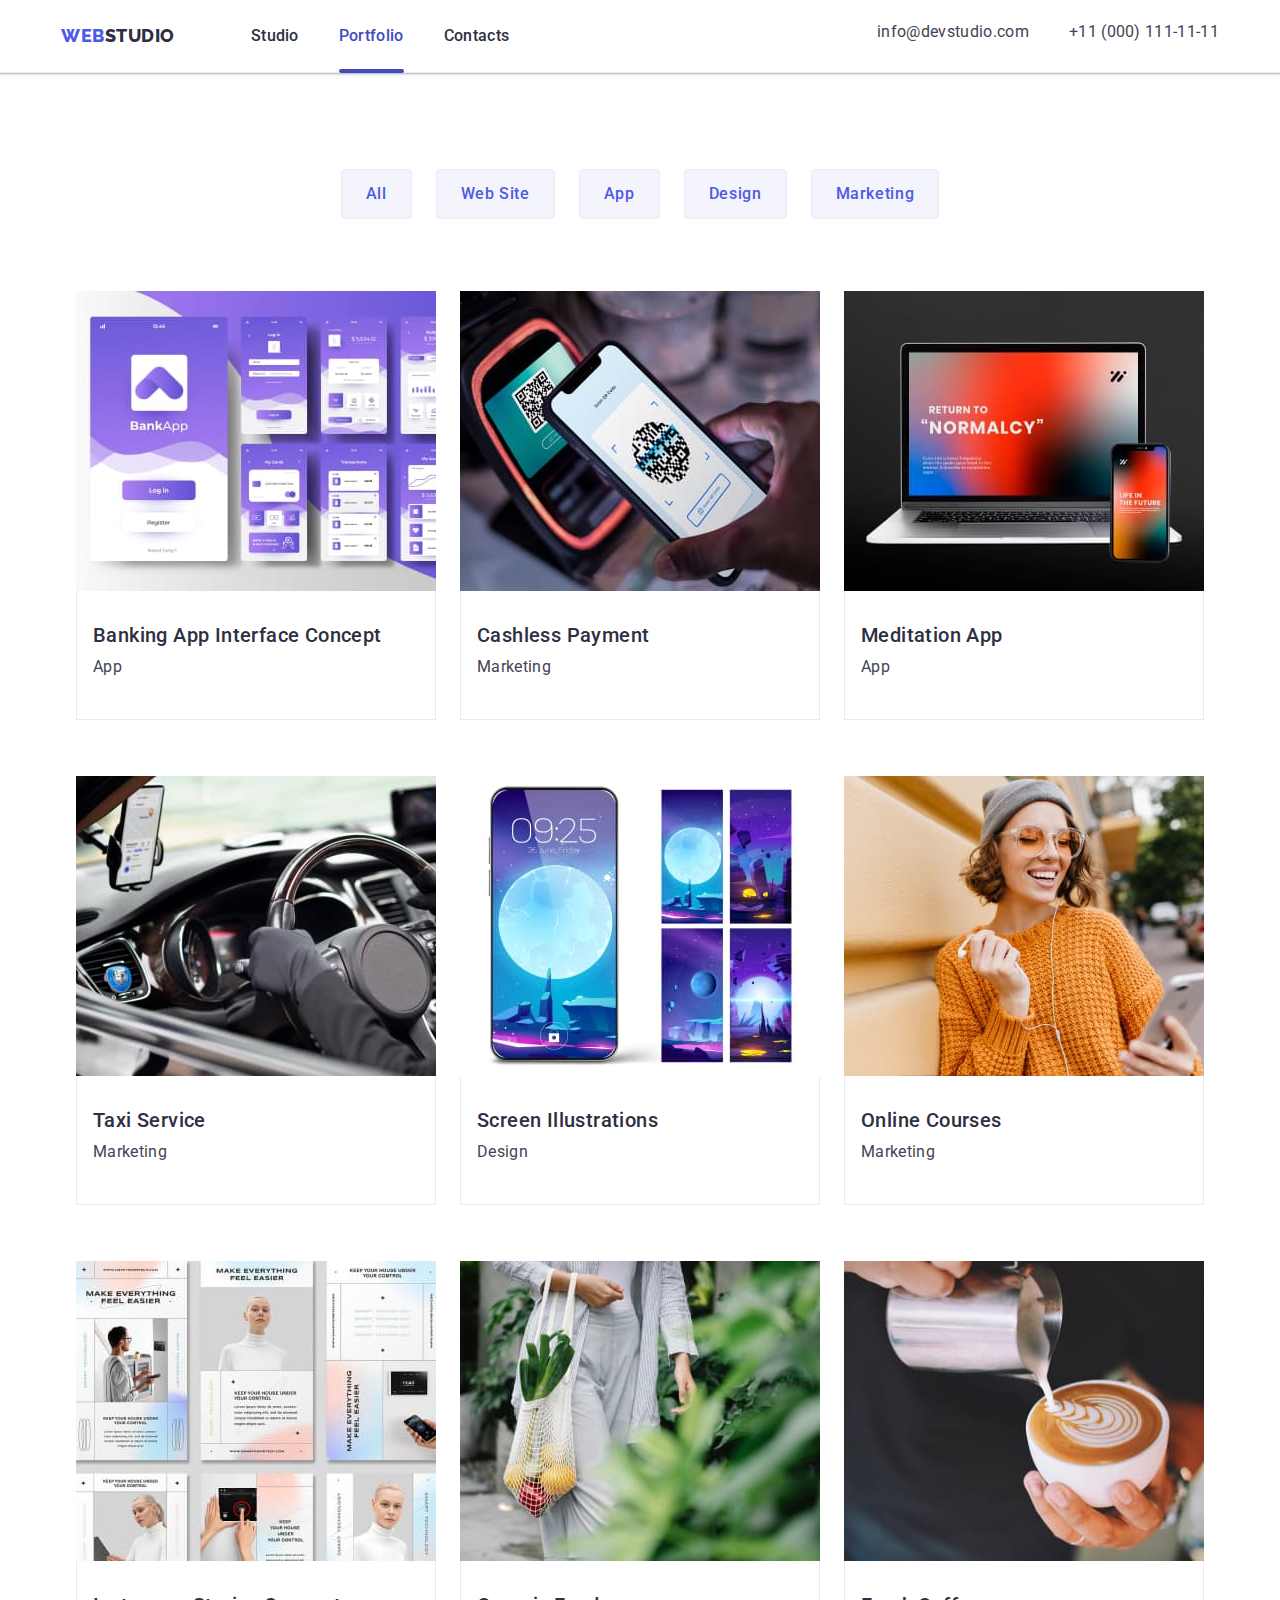
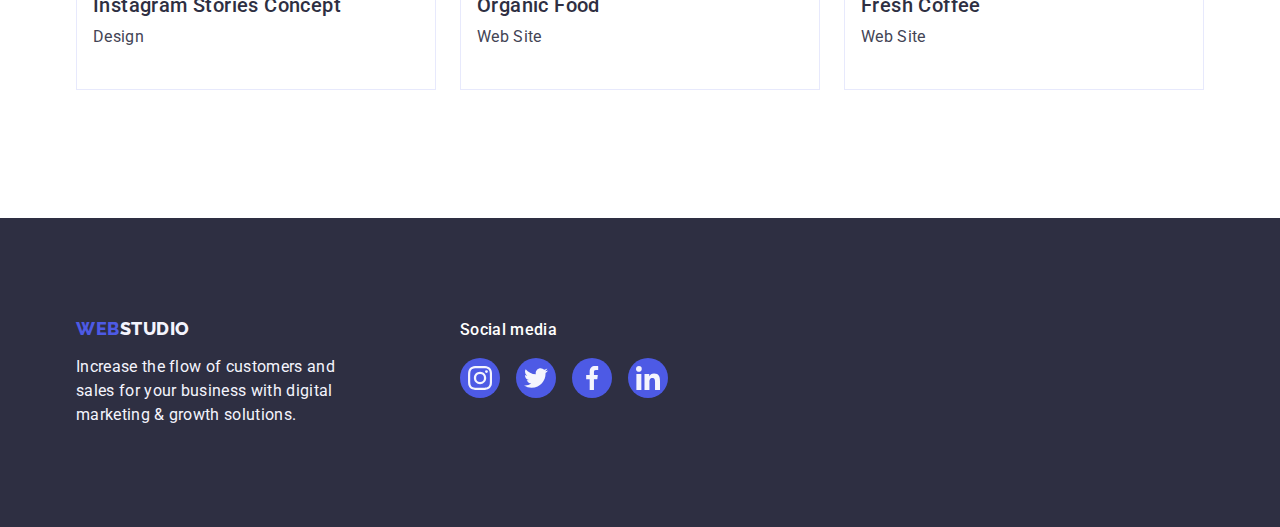
==== portfolio.html @ 0b16edca "update" ====
<!DOCTYPE html>
<html lang="en">
  <head>
    <meta charset="UTF-8" />
    <meta name="viewport" content="width=device-width, initial-scale=1.0" />
    <title>Document</title>
    <link rel="preconnect" href="https://fonts.googleapis.com" />
    <link rel="preconnect" href="https://fonts.gstatic.com" crossorigin />
    <link
      href="https://fonts.googleapis.com/css2?family=Raleway:wght@800&family=Roboto:wght@400;500;700;900&display=swap"
      rel="stylesheet"
    />
    <link
      rel="stylesheet"
      href="https://cdn.jsdelivr.net/npm/modern-normalize@1.1.0/modern-normalize.min.css"
    />
    <link rel="stylesheet" href="./css/styles.css" />
  </head>
  <body>
    <!-- HEADER -->
    <header class="top-header">
      <div class="container page-header-container">
        <nav class="nav">
          <a class="logo-nav link" href="./index.html"
            >Web<span class="logo-dark">Studio</span></a
          >
          <ul class="menu list">
            <li class="menu-item">
              <a class="menu-link link" href="./index.html">Studio</a>
            </li>
            <li class="menu-item">
              <a class="menu-link link current" href="./portfolio.html"
                >Portfolio</a
              >
            </li>
            <li class="menu-item">
              <a class="menu-link link" href="">Contacts</a>
            </li>
          </ul>
        </nav>
        <address class="contact">
          <ul class="address list">
            <li class="description-text address-item">
              <a class="address-item link" href="mailto:info@devstudio.com"
                >info@devstudio.com</a
              >
            </li>
            <li class="description-text contact-item">
              <a class="address-item link" href="tel:+110001111111"
                >+11 (000) 111-11-11</a
              >
            </li>
          </ul>
        </address>
      </div>
    </header>
    <main>
      <!-- SECTION -->
      <section class="section-portfolio">
        <div class="container">
          <h1 class="visually-hidden" hidden>Filters</h1>
          <ul class="btn-list list">
            <li class="btn-item">
              <button class="btn" type="button" name="All">All</button>
            </li>
            <li class="btn-item">
              <button class="btn" type="button" name="Web_Site">
                Web Site
              </button>
            </li>
            <li class="btn-item">
              <button class="btn" type="button" name="App">App</button>
            </li>
            <li class="btn-item">
              <button class="btn" type="button" name="Design">Design</button>
            </li>
            <li class="btn-item">
              <button class="btn" type="button" name="Marketing">
                Marketing
              </button>
            </li>
          </ul>
          <ul class="portfolio-list list">
            <li class="portfolio-item">
              <a class="portfolio-link description-text" href="#">
                <div class="portfolio-list-img">
                  <img
                    src="./images/portfolio/img.jpg"
                    alt="Banking App Interface Concept"
                    width="360"
                  />
                  <p class="overlay description-text">
                    14 Stylish and User-Friendly App Design Concepts · Task
                    Manager App · Calorie Tracker App · Exotic Fruit Ecommerce
                    App · Cloud Storage App
                  </p>
                </div>
                <div class="portfolio-text">
                  <h2 class="subtitle-description">
                    Banking App Interface Concept
                  </h2>
                  <p class="description-text">App</p>
                </div>
              </a>
            </li>
            <li class="portfolio-item">
              <a class="portfolio-link description-text" href="#">
                <div class="portfolio-list-img">
                  <img
                    src="./images/portfolio/img1.jpg"
                    alt="Cashless Payment"
                    width="360"
                  />
                  <p class="overlay description-text">
                    14 Stylish and User-Friendly App Design Concepts · Task
                    Manager App · Calorie Tracker App · Exotic Fruit Ecommerce
                    App · Cloud Storage App
                  </p>
                </div>
                <div class="portfolio-text">
                  <h2 class="subtitle-description">Cashless Payment</h2>
                  <p class="description-text">Marketing</p>
                </div>
              </a>
            </li>
            <li class="portfolio-item">
              <a class="portfolio-link description-text" href="#"
                ><div class="portfolio-list-img">
                  <img
                    src="./images/portfolio/img2.jpg"
                    alt="Meditation App"
                    width="360"
                  />
                  <p class="overlay description-text">
                    14 Stylish and User-Friendly App Design Concepts · Task
                    Manager App · Calorie Tracker App · Exotic Fruit Ecommerce
                    App · Cloud Storage App
                  </p>
                </div>
                <div class="portfolio-text">
                  <h2 class="subtitle-description">Meditation App</h2>
                  <p class="description-text">App</p>
                </div>
              </a>
            </li>
            <li class="portfolio-item">
              <a class="portfolio-link description-text" href="#"
                ><div class="portfolio-list-img">
                  <img
                    src="./images/portfolio/img3.jpg"
                    alt="Taxi Service"
                    width="360"
                  />
                  <p class="overlay description-text">
                    14 Stylish and User-Friendly App Design Concepts · Task
                    Manager App · Calorie Tracker App · Exotic Fruit Ecommerce
                    App · Cloud Storage App
                  </p>
                </div>
                <div class="portfolio-text">
                  <h2 class="subtitle-description">Taxi Service</h2>
                  <p class="description-text">Marketing</p>
                </div>
              </a>
            </li>
            <li class="portfolio-item">
              <a class="portfolio-link description-text" href="#"
                ><div class="portfolio-list-img">
                  <img
                    src="./images/portfolio/img4.jpg"
                    alt="Screen Illustrations"
                    width="360"
                  />
                  <p class="overlay description-text">
                    14 Stylish and User-Friendly App Design Concepts · Task
                    Manager App · Calorie Tracker App · Exotic Fruit Ecommerce
                    App · Cloud Storage App
                  </p>
                </div>
                <div class="portfolio-text">
                  <h2 class="subtitle-description">Screen Illustrations</h2>
                  <p class="description-text">Design</p>
                </div>
              </a>
            </li>
            <li class="portfolio-item">
              <a class="portfolio-link description-text" href="#"
                ><div class="portfolio-list-img">
                  <img
                    src="./images/portfolio/img5.jpg"
                    alt="Online Courses"
                    width="360"
                  />
                  <p class="overlay description-text">
                    14 Stylish and User-Friendly App Design Concepts · Task
                    Manager App · Calorie Tracker App · Exotic Fruit Ecommerce
                    App · Cloud Storage App
                  </p>
                </div>
                <div class="portfolio-text">
                  <h2 class="subtitle-description">Online Courses</h2>
                  <p class="description-text">Marketing</p>
                </div>
              </a>
            </li>
            <li class="portfolio-item">
              <a class="portfolio-link description-text" href="#"
                ><div class="portfolio-list-img">
                  <img
                    src="./images/portfolio/img6.jpg"
                    alt="Instagram Stories Concept"
                    width="360"
                  />
                  <p class="overlay description-text">
                    14 Stylish and User-Friendly App Design Concepts · Task
                    Manager App · Calorie Tracker App · Exotic Fruit Ecommerce
                    App · Cloud Storage App
                  </p>
                </div>
                <div class="portfolio-text">
                  <h2 class="subtitle-description">
                    Instagram Stories Concept
                  </h2>
                  <p class="description-text">Design</p>
                </div>
              </a>
            </li>
            <li class="portfolio-item">
              <a class="portfolio-link description-text" href="#"
                ><div class="portfolio-list-img">
                  <img
                    src="./images/portfolio/img7.jpg"
                    alt="Organic Food"
                    width="360"
                  />
                  <p class="overlay description-text">
                    14 Stylish and User-Friendly App Design Concepts · Task
                    Manager App · Calorie Tracker App · Exotic Fruit Ecommerce
                    App · Cloud Storage App
                  </p>
                </div>
                <div class="portfolio-text">
                  <h2 class="subtitle-description">Organic Food</h2>
                  <p class="description-text">Web Site</p>
                </div>
              </a>
            </li>
            <li class="portfolio-item">
              <a class="portfolio-link description-text" href="#"
                ><div class="portfolio-list-img">
                  <img
                    src="./images/portfolio/img8.jpg"
                    alt="Fresh Coffee"
                    width="360"
                  />
                  <p class="overlay description-text">
                    14 Stylish and User-Friendly App Design Concepts · Task
                    Manager App · Calorie Tracker App · Exotic Fruit Ecommerce
                    App · Cloud Storage App
                  </p>
                </div>
                <div class="portfolio-text">
                  <h2 class="subtitle-description">Fresh Coffee</h2>
                  <p class="description-text">Web Site</p>
                </div>
              </a>
            </li>
          </ul>
        </div>
      </section>
    </main>
    <!-- footer -->
    <footer class="main-footer">
      <div class="container page-footer">
        <div class="page-footer-logo">
          <a class="logo-footer link" href="./index.html"
            >Web<span class="logo-light">Studio</span></a
          >
          <p class="footer-text">
            Increase the flow of customers and sales for your business with
            digital marketing & growth solutions.
          </p>
        </div>
        <div class="page-social-offers">
          <p class="footer-social-text">Social media</p>
          <ul class="social-footer-list list">
            <li class="social-list-item">
              <a href="#" class="social-footer-link"
                ><svg class="social-list-icon" width="24" height="24">
                  <use href="./images/icons.svg#icon-instagram-2"></use></svg
              ></a>
            </li>
            <li class="social-list-item">
              <a href="#" class="social-footer-link"
                ><svg class="social-list-icon" width="24" height="24">
                  <use href="./images/icons.svg#icon-twitter-1"></use></svg
              ></a>
            </li>
            <li class="social-list-item">
              <a href="#" class="social-footer-link"
                ><svg class="social-list-icon" width="24" height="24">
                  <use href="./images/icons.svg#icon-facebook-1"></use></svg
              ></a>
            </li>
            <li class="social-list-item">
              <a href="#" class="social-footer-link"
                ><svg class="social-list-icon" width="24" height="24">
                  <use href="./images/icons.svg#icon-linkedin-1"></use></svg
              ></a>
            </li>
          </ul>
        </div>
      </div>
    </footer>
  </body>
</html>
---- css/styles.css ----
:root {
  --color-iris: #4d5ae5;
  --color-ocean: #404bbf;
  --color-navy-blue: #2e2f42;
  --color-green: #31d0aa;
  --color-slate: #434455;
  --color-light-slate: #8e8f99;
  --color-cornflower: #e7e9fc;
  --color-cloud: #f4f4fd;
  --color-navy-blue-modal: #2e2f42;
  --color-grey: #2e2f42;
  --color-white: #ffffff;
  --color-dairy: #fcfcfc;
  --color-light-grey: #afb1b8;
  --transition-duration-and-func: 250ms cubic-bezier(0.4, 0, 0.2, 1);
}

h1,
h2,
h3,
p {
  margin-top: 0;
  margin-bottom: 0;
}
ul {
  margin-top: 0;
  margin-bottom: 0;
  padding-left: 0;
}
img {
  display: block;
}

button {
  cursor: pointer;
}

.list {
  list-style: none;
}
.link {
  text-decoration: none;
}

/* BODY */
body {
  font-family: "Roboto", sans-serif;
  font-weight: 400;
  color: var(--color-slate);
  background-color: var(--color-white);
}

.container {
  width: 1158px;
  padding: 0 15px;
  margin-left: auto;
  margin-right: auto;
}

/* COMPONENT */
.subtitle-description {
  margin-bottom: 8px;
  font-weight: 500;
  font-size: 20px;
  line-height: 1.2;
  letter-spacing: 0.02em;
  color: var(--color-grey);
}
.description-text {
  text-decoration: none;
  font-size: 16px;
  line-height: 1.5;
  letter-spacing: 0.02em;
  color: var(--color-slate);
  margin-bottom: 8px;
}

/* HEADER */
.top-header {
  border-bottom: 1px solid var(--color-cornflower);
  box-shadow: 0px 2px 1px rgba(46, 47, 66, 0.08),
    0px 1px 1px rgba(46, 47, 66, 0.16), 0px 1px 6px rgba(46, 47, 66, 0.08);
}

.page-header-container {
  display: flex;
  align-items: center;
  padding: 0;
}
.nav {
  display: flex;
  align-items: center;
}

.logo-nav {
  font-family: "Raleway", sans-serif;
  font-weight: 800;
  font-size: 18px;
  line-height: 1.17;
  letter-spacing: 0.03em;
  text-transform: uppercase;
  color: var(--color-iris);
  margin-right: 76px;
}
.logo-dark {
  color: var(--color-navy-blue);
}
.logo-light {
  color: var(--color-cloud);
}
.menu {
  display: flex;
  gap: 40px;
}

.menu-link.link {
  position: relative;
  display: block;
  padding-top: 24px;
  padding-bottom: 24px;
  font-weight: 500;
  font-size: 16px;
  line-height: 1.5;
  letter-spacing: 0.02em;
  color: var(--color-navy-blue);
  transition: color var(--transition-duration-and-func);
}

.menu-link.link:hover,
.menu-link.link:focus,
.menu-link.link:active {
  color: var(--color-ocean);
}

.menu-link.link::after {
  content: "";
  position: absolute;
  bottom: -1px;
  left: 0;
  display: block;
  width: 100%;
  height: 4px;
  border-radius: 2px;
}

.menu-link.link.current {
  color: var(--color-ocean);
}

.menu-link.link.current::after,
.menu-link.link:hover::after,
.menu-link.link:focus::after {
  background-color: var(--color-ocean);
  transition: background-color var(--transition-duration-and-func);
}

.contact {
  display: block;
  font-style: normal;
  margin-left: auto;
}

.address {
  display: flex;
  align-items: center;
  gap: 40px;
}
.address-item.link {
  color: var(--color-slate);
  transition: color var(--transition-duration-and-func);
}

.address-item.link:hover,
.address-item.link:focus,
.address-item.link:active {
  color: var(--color-ocean);
}

/* HERO */
.hero {
  max-width: 1440px;
  margin-left: auto;
  margin-right: auto;
  padding-top: 188px;
  padding-bottom: 188px;
  background-position: center;
  background-size: cover;
  background-repeat: no-repeat;
  background-color: var(--color-navy-blue);
  background-image: linear-gradient(
      rgba(46, 47, 66, 0.7),
      rgba(46, 47, 66, 0.7)
    ),
    url(../images/people-office.jpg);
}
.hero-title {
  max-width: 496px;
  margin-bottom: 48px;
  margin-left: auto;
  margin-right: auto;
  font-weight: 700;
  font-size: 56px;
  line-height: 1.07;
  letter-spacing: 0.02em;
  text-align: center;
  color: var(--color-white);
}

.modal-btn {
  display: block;
  min-width: 169px;
  height: 56px;
  border: none;
  padding-top: 15px;
  padding-bottom: 15px;
  padding-right: 31px;
  padding-left: 31px;
  border-radius: 4px;
  text-align: center;
  cursor: pointer;
  font-family: inherit;
  background-color: var(--color-iris);
  font-weight: 500;
  font-size: 16px;
  line-height: 1.5;
  letter-spacing: 0.04em;
  color: var(--color-white);
  margin: 0 auto;
  transition: background-color var(--transition-duration-and-func);
}

.modal-btn:hover,
.modal-btn:focus {
  background-color: var(--color-ocean);
}
.features {
  padding-top: 120px;
  padding-bottom: 120px;
}
.features-menu {
  display: flex;
  justify-content: center;
  gap: 24px;
}
.features-item {
  width: calc((100% - 72px) / 4);
}

.menu-icon {
  display: flex;
  justify-content: center;
  align-items: center;
  height: 112px;
  border-radius: 4px;
  margin-bottom: 8px;
  background-color: var(--color-cloud);
}

.section-about {
  padding-bottom: 120px;
}
.about {
  margin-bottom: 72px;
  font-weight: 700;
  font-size: 36px;
  line-height: 1.1;
  text-align: center;
  letter-spacing: 0.02em;
  text-transform: capitalize;
  color: var(--color-grey);
}
.menu-about {
  display: flex;
  gap: 24px;
}

.list-about {
  width: calc((100% - 48px) / 3);
}
/* TEAM */
.section-team {
  padding: 120px 0;
  gap: 24px;
  background-color: var(--color-cloud);
}
.team-items {
  border-top: none;
  border: 1px solid var(--color-cloud);
  background-color: var(--color-white);
  padding: 32px 0;
  text-align: center;
}
.items {
  width: calc((100% - 72px) / 4);
  box-shadow: 0px 1px 6px rgba(46, 47, 66, 0.08),
    0px 1px 1px rgba(46, 47, 66, 0.16), 0px 2px 1px rgba(46, 47, 66, 0.08);
  border-radius: 0px 0px 4px 4px;
}
.team-list {
  margin: 0;
  padding: 32px 0;
  list-style: none;
  display: flex;
  flex-wrap: wrap;
  gap: 24px;
}
.social-list-link {
  display: flex;
  justify-content: center;
  align-items: center;
  width: 40px;
  height: 40px;
  border-radius: 50%;
  background-color: var(--color-iris);
  transition: background-color var(--transition-duration-and-func);
}
.social-list {
  display: flex;
  justify-content: center;
  gap: 24px;
}
.social-list-icon {
  fill: var(--color-cloud);
}
.social-list-icon {
  transition: fill var(--transition-duration-and-func);
}

.social-list-link:hover,
.social-list-link:focus {
  background-color: var(--color-ocean);
}
/* CUSTOMERS */

.customer-link {
  display: flex;
  justify-content: center;
  align-items: center;
  width: 100%;
  height: 100%;
  border: 1px solid var(--color-light-slate);
  border-radius: 4px;
  color: var(--color-light-slate);
  transition: color var(--transition-duration-and-func),
    border-color var(--transition-duration-and-func);
}

.customer-link:hover,
.customer-link:focus {
  border-color: var(--color-ocean);
  color: var(--color-ocean);
}

.costomers-list {
  display: flex;
  gap: 24px;
}
.costomer-item {
  width: calc((100% - 120px) / 6);
  height: 88px;
}
.costomer-icon {
  fill: currentColor;
}

.customers {
  padding: 120px 0;
}

/* Footer*/
.logo-footer {
  display: inline-block;
  margin-bottom: 16px;
  font-family: "Raleway", sans-serif;
  font-weight: 800;
  font-size: 18px;
  line-height: 1.17;
  letter-spacing: 0.03em;
  text-transform: uppercase;
  color: var(--color-iris);
}

.footer-text {
  max-width: 264px;
  font-size: 16px;
  line-height: 1.5;
  letter-spacing: 0.02em;
  color: var(--color-cloud);
}
.main-footer {
  padding-top: 100px;
  padding-bottom: 100px;
  background-color: var(--color-navy-blue);
}

.page-footer {
  display: flex;
  align-items: baseline;
  gap: 120px;
}

.footer-social-text {
  font-weight: 500;
  font-size: 16px;
  line-height: 1.5;
  letter-spacing: 0.02em;
  color: var(--color-white);
  margin-bottom: 16px;
}
.social-footer-link {
  display: flex;
  justify-content: center;
  align-items: center;
  width: 40px;
  height: 40px;
  border-radius: 50%;
  background-color: var(--color-iris);
  transition: background-color var(--transition-duration-and-func);
}
.social-footer-list {
  display: flex;
  justify-content: center;
  gap: 16px;
}
.social-footer-link:hover,
.social-footer-link:focus {
  background-color: var(--color-green);
}

/* MODAL WINDOW */

.backdrop {
  position: fixed;
  z-index: 100;
  top: 0;
  left: 0;
  width: 100%;
  height: 100%;
  background-color: rgba(46, 47, 66, 0.4);
  border-radius: 4px;
  transition: opacity var(--transition-duration-and-func),
    visibility var(--transition-duration-and-func);
}

.backdrop.is-hidden {
  opacity: 0;
  visibility: hidden;
  pointer-events: none;
}

.modal {
  position: absolute;
  top: 50%;
  left: 50%;
  transform: translate(-50%, -50%) scale(1);
  transition: transform var(--transition-duration-and-func);
  width: 408px;
  height: 576px;
  background-color: var(--color-dairy);
  border-radius: 4px;
  box-shadow: 0px 1px 1px rgba(0, 0, 0, 0.14), 0px 1px 3px rgba(0, 0, 0, 0.12),
    0px 2px 1px rgba(0, 0, 0, 0.2);
  padding: 24px;
}

.modal-close-btn {
  position: absolute;
  top: 24px;
  right: 24px;
  display: flex;
  justify-content: center;
  align-items: center;
  width: 24px;
  height: 24px;
  border-radius: 50%;
  border: none;
  background-color: var(--color-cornflower);
  border: 1px solid rgba(0, 0, 0, 0.1);
  padding: 0;
  transition: background-color var(--transition-duration-and-func);
}

.modal-close-btn:hover,
.modal-close-btn:focus {
  background-color: var(--color-ocean);
}

.modal-close-btn:hover .icon-close-modelsvg,
.modal-close-btn:focus .icon-close-modelsvg {
  fill: var(--color-white);
}
.icon-close-modelsvg {
  transition: fill var(--transition-duration-and-func);
}

/* MODAL-FORM */
.modal-form {
  display: flex;
  flex-direction: column;
}
.modal-form-field {
  margin-bottom: 8px;
}

.modal-form-input-desc {
  display: block;
  font-size: 12px;
  line-height: 1.7;
  letter-spacing: 0.04em;
  margin-bottom: 4px;
  color: var(--color-light-slate);
}
.modal-form-input-desc.size {
  display: block;
  font-size: 12px;
  line-height: 1.7;
  letter-spacing: 0.01em;
  margin-bottom: 4px;
  color: var(--color-light-slate);
}

.modal-form-input {
  width: 100%;
  height: 40px;
  border: 1px solid rgba(46, 47, 66, 0.4);
  border-radius: 4px;
  padding-left: 38px;
  color: var(--color-navy-blue-modal);
  transition: border-color var(--transition-duration-and-func);
}

.modal-form-input:focus {
  outline: none;
  border-color: var(--color-iris);
}

.modal-form-input-wrapper {
  display: block;
  position: relative;
}

.modal-form-input-icon {
  position: absolute;
  top: 50%;
  left: 16px;
  transform: translate(0, -50%);
  display: block;
  width: 18px;
  height: 24px;
  color: var(--color-navy-blue-modal);
  transition: fill var(--transition-duration-and-func);
}

.modal-form-input:focus + .modal-form-input-icon {
  fill: var(--color-iris);
}

.modal-form-message {
  width: 100%;
  height: 120px;
  padding-top: 8px;
  padding-bottom: 8px;
  padding-left: 16px;
  padding-right: 16px;
  resize: none;
  transition: border-color var(--transition-duration-and-func);
}
.modal-form-message::placeholder {
  font-size: 12px;
  line-height: 1.7;
  letter-spacing: 0.04em;
  color: rgba(46, 47, 66, 0.4);
}

.modal-form-message:focus {
  outline: none;
  border-color: var(--color-iris);
}

.modal-form-check-desc::before {
  display: block;
  width: 16px;
  height: 16px;
  border: 1px solid rgba(46, 47, 66, 0.4);
  border-radius: 2px;
  cursor: pointer;
  content: "";
}
.modal-form-check:checked {
  background-color: var(--color-iris);
  border: 1px solid var(--color-iris);
  border-radius: 2px;
}

.modal-form-fake-checkbox {
  width: 16px;
  height: 16px;
  border: 1px solid rgba(46, 47, 66, 0.4);
  border-radius: 2px;
}

.modal-form-btn {
  font-size: 12px;
  line-height: 1.7;
  letter-spacing: 0.04em;
  margin-bottom: 24px;
  color: var(--color-light-slate);
}

.modal-form-btn-link {
  font-size: 12px;
  line-height: 1.3;
  letter-spacing: 0.04em;
  margin-bottom: 24px;
  text-decoration-line: underline;
  color: var(--color-iris);
}

.modal-form-submit {
  display: block;
  padding: 16px 32px;
  gap: 10px;
  width: 169px;
  height: 56px;
  left: 635px;
  top: 584px;
  margin: 0 auto;
  background-color: var(--color-iris);
  font-weight: 500;
  font-size: 16px;
  line-height: 1.5;
  letter-spacing: 0.04em;
  color: var(--color-white);
  box-shadow: 0px 4px 4px rgba(0, 0, 0, 0.15);
  border-radius: 4px;
}

/* PORTFOLIO */ /* SECTION */
.visually-hidden {
  position: absolute;
  width: 1px;
  height: 1px;
  margin: -1px;
  border: 0;
  padding: 0;
  white-space: nowrap;
  clip-path: inset(100%);
  clip: rect(0 0 0 0);
  overflow: hidden;
}

.btn-list {
  display: flex;
  justify-content: center;
  flex-direction: row;
  align-items: flex-start;
  gap: 24px;
  margin-bottom: 72px;
}

.btn {
  font-family: "Roboto", sans-serif;
  font-weight: 500;
  font-size: 16px;
  line-height: 1.5;
  letter-spacing: 0.04em;
  color: var(--color-iris);
  border: 1px solid var(--color-cornflower);
  border-radius: 4px;
  background-color: var(--color-cloud);
  transition: color var(--transition-duration-and-func),
    background-color var(--transition-duration-and-func),
    border var(--transition-duration-and-func),
    box-shadow var(--transition-duration-and-func);
  padding: 12px 24px;
}

.btn:hover,
.btn:focus {
  color: var(--color-white);
  background-color: var(--color-ocean);
  border: 1px solid transparent;
  box-shadow: 0px 3px 1px rgba(0, 0, 0, 0.1), 0px 2px 1px rgba(0, 0, 0, 0.08),
    0px 2px 2px rgba(0, 0, 0, 0.12);
}
.portfolio-list {
  display: flex;
  flex-wrap: wrap;
  column-gap: 24px;
  row-gap: 48px;
}
.portfolio-link {
  display: block;
}
.portfolio-item {
  width: calc((100% - 48px) / 3);
}
.portfolio-link:hover,
.portfolio-link:focus {
  box-shadow: 0px 1px 6px rgba(46, 47, 66, 0.08),
    0px 1px 1px rgba(46, 47, 66, 0.16), 0px 2px 1px rgba(46, 47, 66, 0.08);
}

.section-portfolio {
  padding-top: 96px;
  padding-bottom: 120px;
}
.portfolio-text {
  border: 1px solid var(--color-cornflower);
  border-top: none;
  background-color: var(--color-white);
  padding: 32px 16px;
}
.portfolio-list {
  display: flex;
  flex-wrap: wrap;
  column-gap: 24px;
  row-gap: 48px;
}

.portfolio-list-img {
  position: relative;
  overflow: hidden;
}

.overlay {
  position: absolute;
  left: 0;
  top: 0;
  width: 100%;
  height: 100%;
  overflow: auto;
  transform: translate(0, 101%);
  transition: transform var(--transition-duration-and-func);
  color: var(--color-cloud);
  padding: 40px 32px;
  background-color: var(--color-iris);
}
.portfolio-item:hover .overlay,
.portfolio-item:focus .overlay {
  transform: translate(0, 0);
}
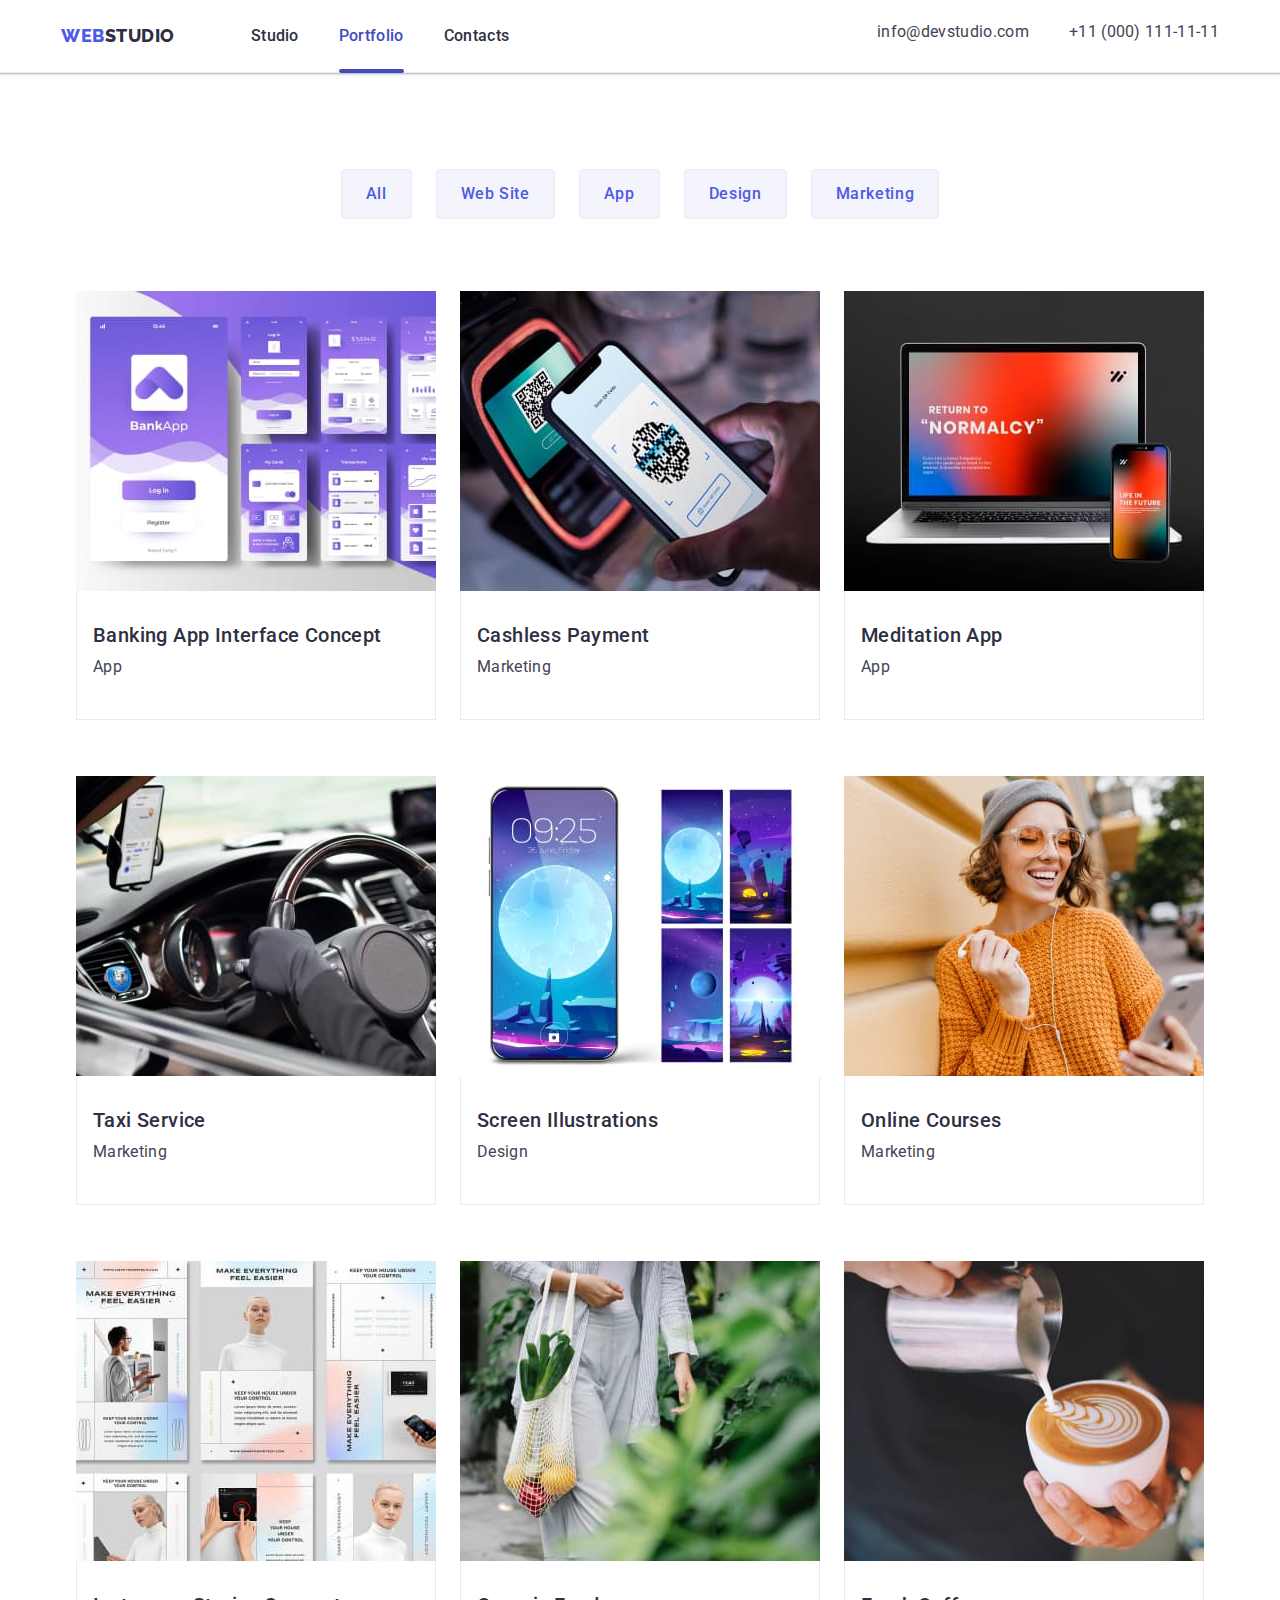
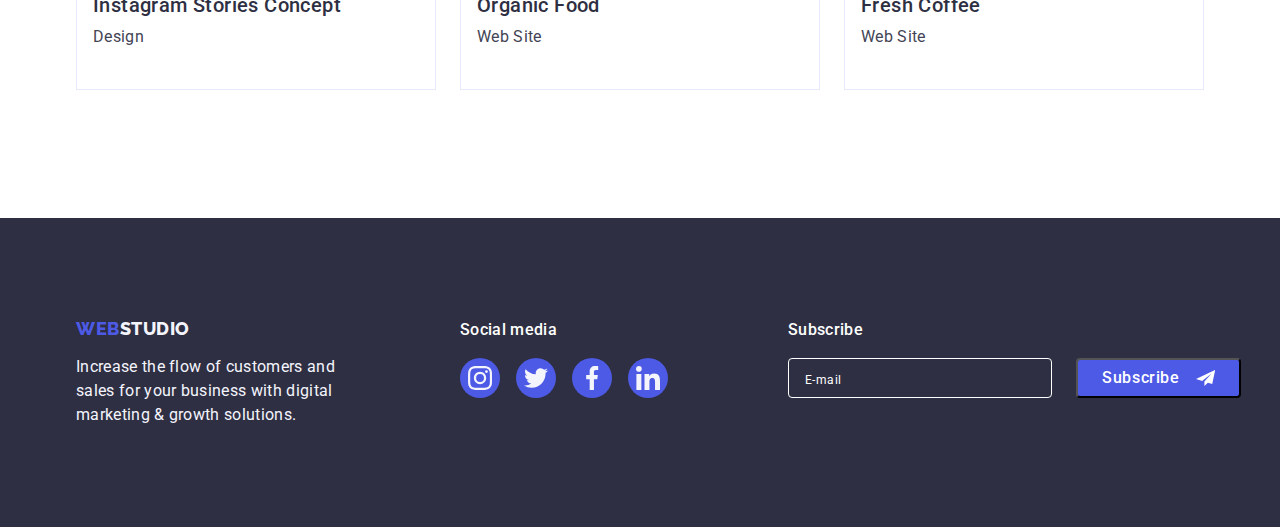
==== commit df1d76b2: "update" ====
--- a/portfolio.html
+++ b/portfolio.html
@@ -310,6 +310,27 @@
             </li>
           </ul>
         </div>
+        <div class="modal-form-footer-container"
+          ><p class="modal-footer-text">Subscribe</p>
+          <form class="modal-form-footer">
+            <input
+              type="email"
+              name="user_email"
+              aria-label="email"
+              class="modal-form-input-footer"
+              placeholder="E-mail"
+              required
+            />
+            <button type="submit" class="modal-form-submit-footer">
+              Subscribe<svg
+                class="modal-form-footer-icon"
+                width="24"
+                height="24"
+              >
+                <use href="./images/icons.svg#icon-Frame"></use>
+              </svg>
+            </button></form
+        ></div>
       </div>
     </footer>
   </body>
--- a/css/styles.css
+++ b/css/styles.css
@@ -427,6 +427,73 @@
   background-color: var(--color-green);
 }
 
+.modal-form-footer-container {
+  position: relative;
+}
+.modal-footer-text {
+  font-weight: 500;
+  font-size: 16px;
+  line-height: 1.5;
+  letter-spacing: 0.02em;
+  margin-bottom: 16px;
+  color: var(--color-white);
+}
+
+.modal-form-footer {
+  position: absolute;
+  display: flex;
+  width: 453px;
+  height: 80px;
+}
+
+.modal-form-input-footer {
+  display: block;
+  width: 100%;
+  height: 40px;
+  padding-left: 16px;
+  border: 1px solid var(--color-white);
+  border-radius: 4px;
+  background-color: transparent;
+}
+
+.modal-form-input-footer::placeholder {
+  font-size: 12px;
+  line-height: 2;
+  letter-spacing: 0.04em;
+  width: 36px;
+  height: 24px;
+  display: flex;
+  align-items: center;
+  color: var(--color-white);
+}
+
+.modal-form-submit-footer {
+  display: flex;
+  width: 165px;
+  height: 40px;
+  font-weight: 500;
+  font-size: 16px;
+  line-height: 1.5;
+  align-items: center;
+  text-align: center;
+  letter-spacing: 0.04em;
+  padding-top: 8px;
+  padding-bottom: 8px;
+  padding-right: 0;
+  padding-left: 24px;
+  margin-left: 24px;
+  border-radius: 4px;
+  background-color: var(--color-iris);
+  color: var(--color-white);
+}
+.modal-form-footer-icon {
+  fill: var(--color-white);
+  width: 24px;
+  height: 24px;
+  margin-left: 16px;
+  margin-right: 24px;
+}
+
 /* MODAL WINDOW */
 
 .backdrop {
@@ -455,12 +522,12 @@
   transform: translate(-50%, -50%) scale(1);
   transition: transform var(--transition-duration-and-func);
   width: 408px;
-  height: 576px;
+  min-height: 576px;
   background-color: var(--color-dairy);
   border-radius: 4px;
   box-shadow: 0px 1px 1px rgba(0, 0, 0, 0.14), 0px 1px 3px rgba(0, 0, 0, 0.12),
     0px 2px 1px rgba(0, 0, 0, 0.2);
-  padding: 24px;
+  padding: 72px 24px 24px;
 }
 
 .modal-close-btn {
@@ -494,12 +561,23 @@
 }
 
 /* MODAL-FORM */
+.modal-form-text {
+  font-weight: 500;
+  font-size: 16px;
+  line-height: 1.5;
+  text-align: center;
+  letter-spacing: 0.02em;
+  margin-bottom: 16px;
+  color: var(--color-navy-blue-modal);
+}
+
 .modal-form {
   display: flex;
   flex-direction: column;
 }
+
 .modal-form-field {
-  margin-bottom: 8px;
+  margin-bottom: 16px;
 }
 
 .modal-form-input-desc {
@@ -516,7 +594,6 @@
   line-height: 1.7;
   letter-spacing: 0.01em;
   margin-bottom: 4px;
-  color: var(--color-light-slate);
 }
 
 .modal-form-input {
@@ -556,6 +633,7 @@
 }
 
 .modal-form-message {
+  display: block;
   width: 100%;
   height: 120px;
   padding-top: 8px;
@@ -563,6 +641,8 @@
   padding-left: 16px;
   padding-right: 16px;
   resize: none;
+  border: 1px solid rgba(46, 47, 66, 0.4);
+  border-radius: 4px;
   transition: border-color var(--transition-duration-and-func);
 }
 .modal-form-message::placeholder {
@@ -576,34 +656,38 @@
   outline: none;
   border-color: var(--color-iris);
 }
-
-.modal-form-check-desc::before {
-  display: block;
+.modal-form-check-desc {
+  display: flex;
+}
+
+.modal-form-fake-checkbox {
+  display: flex;
   width: 16px;
   height: 16px;
+  margin-right: 8px;
   border: 1px solid rgba(46, 47, 66, 0.4);
   border-radius: 2px;
+  content: "";
+}
+
+.modal-form-check:checked + .modal-form-fake-checkbox {
+  display: flex;
+  width: 16px;
+  height: 16px;
+  align-items: center;
+  justify-content: center;
+  background-color: var(--color-iris);
+  border: 1px solid var(--color-iris);
+  transition: background-color var(--transition-duration-and-func),
+    border var(--transition-duration-and-func);
   cursor: pointer;
   content: "";
-}
-.modal-form-check:checked {
-  background-color: var(--color-iris);
-  border: 1px solid var(--color-iris);
-  border-radius: 2px;
-}
-
-.modal-form-fake-checkbox {
-  width: 16px;
-  height: 16px;
-  border: 1px solid rgba(46, 47, 66, 0.4);
-  border-radius: 2px;
 }
 
 .modal-form-btn {
   font-size: 12px;
   line-height: 1.7;
   letter-spacing: 0.04em;
-  margin-bottom: 24px;
   color: var(--color-light-slate);
 }
 
@@ -618,13 +702,14 @@
 
 .modal-form-submit {
   display: block;
-  padding: 16px 32px;
-  gap: 10px;
+  align-self: center;
   width: 169px;
   height: 56px;
-  left: 635px;
-  top: 584px;
-  margin: 0 auto;
+  padding: 16px 32px;
+  margin-top: 24px;
+  margin-bottom: 24px;
+  cursor: pointer;
+  border-color: var(--color-iris);
   background-color: var(--color-iris);
   font-weight: 500;
   font-size: 16px;
